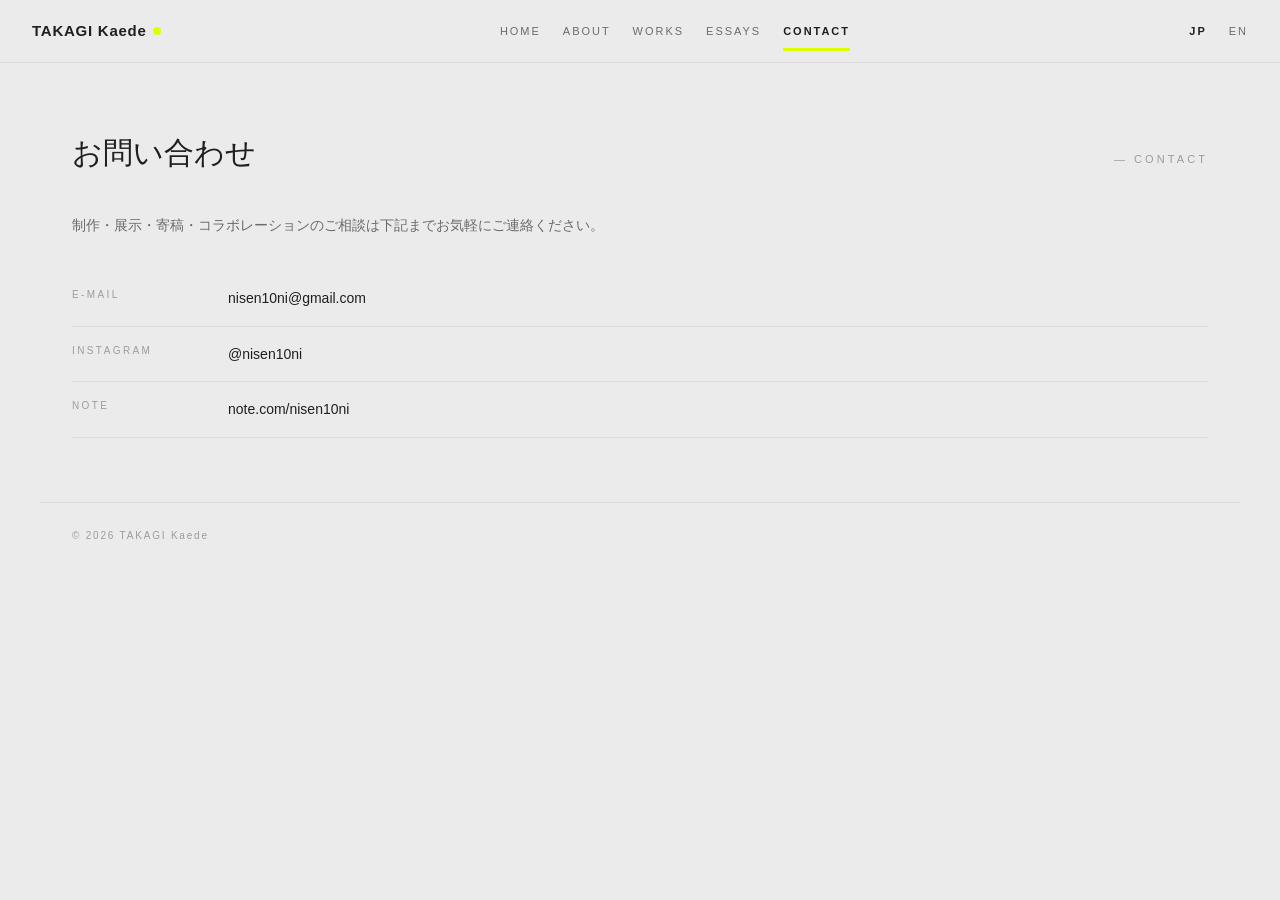
==== contact.html @ a2d6fc39 "Replace template with portfolio site Co-Authored-By: Claude Opus 5.5 <noreply@anthropic.com>" ====
<!doctype html>
<html lang="ja">
<head>
<meta charset="utf-8">
<meta name="viewport" content="width=device-width,initial-scale=1">
<title>CONTACT — TAKAGI Kaede</title>
<meta name="description" content="TAKAGI Kaede へのお問い合わせ・SNS。">
<link rel="stylesheet" href="assets/style.css">
</head>
<body>
<div class="app">
<section class="sec contact">
  <div class="head"><h2 id="contactTitle"></h2><div class="eyebrow">— CONTACT</div></div>
  <div class="contactLead" id="contactLead"></div>
  <div id="contactList"></div>
</section>
</div>
<script src="assets/data.js"></script>
<script src="assets/site.js"></script>
<script>
buildNav('contact');buildFooter();
const lang=getLang(),TT=T[lang];
$('#contactTitle').textContent=TT.titles.contact;
$('#contactLead').textContent=TT.contactLead;
document.documentElement.lang=lang==='jp'?'ja':'en';

const list=$('#contactList');
TT.contact.forEach(([k,v])=>{
  const isExt=v.href.startsWith('http');
  list.insertAdjacentHTML('beforeend',
    `<div class="row">
       <div class="lb">${k}</div>
       <div class="vl"><a href="${v.href}"${isExt?' target="_blank" rel="noopener"':''}>${v.label}</a></div>
     </div>`);
});
</script>
</body>
</html>
---- assets/style.css ----
:root{
  --bg:#ebebeb;--bg2:#dedede;--sf:#f4f4f4;
  --tx:#1f1f1f;--sub:#6b6b6b;--mute:#9c9c9c;
  --bd:#cfcfcf;--bd2:#dcdcdc;
  --ac:#dfff00;--ink:#111;
}
*{box-sizing:border-box;margin:0;padding:0}
html{scroll-behavior:smooth}
body{background:var(--bg);color:var(--tx);
  font:14px/1.75 -apple-system,BlinkMacSystemFont,"Helvetica Neue","Hiragino Sans","Yu Gothic",Meiryo,sans-serif;
  -webkit-font-smoothing:antialiased}
button,a{font:inherit;color:inherit}
img{max-width:100%;display:block}
a{text-decoration:none}
.app{transition:filter .35s ease, transform .35s ease}
.app.blurred{filter:blur(14px) saturate(1.05);transform:scale(1.03);pointer-events:none}

.nav{position:sticky;top:0;z-index:50;background:rgba(235,235,235,.92);backdrop-filter:blur(6px);
  border-bottom:1px solid var(--bd2);display:flex;justify-content:space-between;
  align-items:center;padding:18px 32px;gap:12px;flex-wrap:wrap}
.logo{font-size:15px;font-weight:600;letter-spacing:.05em}
.logo a{color:inherit;display:inline-flex;align-items:center}
.logo b{display:inline-block;width:8px;height:8px;background:var(--ac);border-radius:50%;margin-left:6px}
.menu,.lang{display:flex;gap:22px;align-items:center;flex-wrap:wrap}
.menu a,.lang button{background:none;border:none;color:var(--sub);cursor:pointer;
  letter-spacing:.18em;font-size:11px;position:relative;padding:2px 0}
.menu a.active,.lang button.active{color:var(--tx);font-weight:600}
.menu a.active:after{content:"";position:absolute;left:0;right:0;bottom:-8px;height:3px;background:var(--ac)}

.sec{padding:64px 32px;max-width:1200px;margin:0 auto}
.home-sec{padding:0;max-width:none}
.cover{min-height:calc(100vh - 64px);background:var(--bg2);position:relative;
  display:flex;align-items:center;justify-content:center;overflow:hidden}
.cover:before{content:"";position:absolute;inset:0;
  background:repeating-linear-gradient(45deg,transparent 0 14px,rgba(0,0,0,.03) 14px 28px)}
.cover>img{position:absolute;inset:0;width:100%;height:100%;object-fit:cover}
.ct{position:absolute;left:40px;bottom:40px;z-index:1}
.ct .name{display:inline-block;background:var(--ac);padding:4px 14px;font-size:34px;letter-spacing:.05em}
.ct .jp{display:inline-block;margin-top:10px;background:rgba(235,235,235,.88);padding:6px 12px;
  font-size:12px;letter-spacing:.2em;color:var(--sub)}
.corner{position:absolute;right:32px;top:28px;color:var(--mute);
  font-size:10px;letter-spacing:.28em;z-index:1}

.head{display:flex;justify-content:space-between;align-items:baseline;margin-bottom:32px;gap:12px}
.head h2{font-size:30px;font-weight:500}
.eyebrow{font-size:11px;letter-spacing:.28em;color:var(--mute)}

.aboutgrid{display:grid;grid-template-columns:240px 1fr;gap:44px}
.portrait{height:300px;background:var(--bg2);border:1px solid var(--bd2);display:flex;
  align-items:center;justify-content:center;flex-direction:column;color:var(--mute);
  letter-spacing:.2em;font-size:11px}
.portrait small{font-size:9px;letter-spacing:.12em;margin-top:6px}
.portrait.has-img{height:auto;display:block;background:none;border:none}
.portrait img{width:100%;aspect-ratio:3/4;object-fit:cover;object-position:82% 50%}
.portrait.has-img small{display:block;color:var(--mute)}
.bio{line-height:1.95;margin-bottom:30px;max-width:720px}
.about h3{font-size:28px;font-weight:500}
.subname{color:var(--sub);font-size:13px;letter-spacing:.1em;margin:6px 0 26px}
.dl{display:grid;grid-template-columns:120px 1fr;gap:14px 24px;margin-bottom:36px}
.dl dt{font-size:10px;letter-spacing:.2em;color:var(--mute);padding-top:2px}
.dl dd{line-height:1.9}
.yr{display:inline-block;min-width:44px;color:var(--mute)}


.years{display:flex;flex-wrap:wrap;gap:6px;margin-bottom:28px}
.years button{padding:8px 16px;border:1px solid var(--bd);background:none;color:var(--sub);cursor:pointer;letter-spacing:.14em;font-size:11px}
.years button.active{background:var(--ac);border-color:var(--ac);color:var(--ink);font-weight:600}
.yearblock{margin-bottom:56px}
.yearttl{font-size:56px;font-weight:200;color:var(--sub);margin-bottom:22px;letter-spacing:.02em}
.cards{display:grid;grid-template-columns:repeat(2,1fr);gap:28px}
.card{background:transparent;cursor:pointer;transition:transform .3s ease}
.card:hover{transform:translateY(-4px)}
.card .thumb{aspect-ratio:4/3;background:var(--bg2);border:1px solid var(--bd2);
  position:relative;overflow:hidden;transition:box-shadow .3s ease, border-color .3s ease}
.card:hover .thumb{box-shadow:0 22px 45px -22px rgba(0,0,0,.28);border-color:#b8b8b8}
.card .thumb:before{content:"";position:absolute;inset:0;
  background:repeating-linear-gradient(45deg,transparent 0 10px,rgba(0,0,0,.028) 10px 20px)}
.card .thumb img{position:absolute;inset:0;width:100%;height:100%;object-fit:cover}
.card .cbottom{padding:16px 2px 4px;display:flex;justify-content:space-between;gap:14px;align-items:baseline}
.card .ctitle{font-size:18px;font-weight:500;letter-spacing:.02em}
.card .csub{font-size:11px;color:var(--sub);letter-spacing:.16em;margin-top:4px}
.card .cyear{font-size:11px;color:var(--mute);letter-spacing:.22em}

.essayIntro,.contactLead{max-width:760px;color:var(--sub);line-height:1.95;margin-bottom:32px}

.essays a{color:inherit;display:grid;grid-template-columns:110px 1fr 90px;gap:22px;
  padding:20px 4px;border-bottom:1px solid var(--bd2);transition:background .2s ease, padding .25s ease}
.essays a:hover{background:var(--sf);padding-left:12px}
.essays a:hover .tt{background-image:linear-gradient(transparent 62%,var(--ac) 62%);background-size:100% 100%}
.essays .date,.essays .tag{font-size:10px;color:var(--mute);letter-spacing:.16em}
.essays .tt{font-size:17px;font-weight:500;transition:background .3s ease}
.essays .ex{color:var(--sub);font-size:12px;margin-top:6px}
.contact .row{display:grid;grid-template-columns:140px 1fr;gap:16px;padding:15px 0;border-bottom:1px solid var(--bd2)}
.contact .lb{font-size:10px;color:var(--mute);letter-spacing:.24em}
.contact .vl a{color:inherit}
.contact .vl a:hover{background-image:linear-gradient(transparent 66%,var(--ac) 66%)}
.footer{max-width:1200px;margin:0 auto;padding:24px 32px;border-top:1px solid var(--bd2);
  display:flex;justify-content:space-between;color:var(--mute);font-size:10px;letter-spacing:.18em;gap:10px;flex-wrap:wrap}

.modal{position:fixed;inset:0;z-index:100;display:none;overflow:hidden}
.modal.show{display:block}
.mbg{position:absolute;inset:0;background:rgba(235,235,235,.15);
  backdrop-filter:blur(22px) saturate(1.05);-webkit-backdrop-filter:blur(22px) saturate(1.05)}
.msheet{position:absolute;inset:0;overflow:auto;scroll-behavior:smooth;-webkit-overflow-scrolling:touch}
.mclose{position:fixed;right:24px;top:22px;width:44px;height:44px;border-radius:50%;
  border:1px solid rgba(255,255,255,.65);background:rgba(255,255,255,.35);color:#fff;
  font-size:22px;line-height:1;cursor:pointer;z-index:5;backdrop-filter:blur(4px);
  transition:background .25s ease, transform .25s ease}
.mclose:hover{background:rgba(255,255,255,.55);transform:rotate(90deg)}
.minner{max-width:1080px;margin:0 auto;padding:88px 32px 120px;position:relative;z-index:2}
.hero{position:relative;aspect-ratio:16/10;background:var(--bg2);border:1px solid rgba(255,255,255,.4);
  overflow:hidden;box-shadow:0 40px 90px -30px rgba(0,0,0,.5)}
.hero:before{content:"";position:absolute;inset:0;
  background:repeating-linear-gradient(45deg,transparent 0 14px,rgba(0,0,0,.045) 14px 28px)}
.hero img{position:absolute;inset:0;width:100%;height:100%;object-fit:contain;opacity:0;transition:opacity .35s ease;background:#111}
.hero img.on{opacity:1;z-index:1}
.hero .gbtn,.hero .gcount{z-index:2}
.gcap{min-height:1.6em;margin-top:12px;font-size:11px;letter-spacing:.08em;color:var(--sub);text-align:center}
.gbtn{position:absolute;top:50%;transform:translateY(-50%);width:52px;height:52px;
  border:none;background:rgba(255,255,255,.6);color:var(--ink);cursor:pointer;
  font-size:24px;line-height:1;backdrop-filter:blur(6px);transition:background .2s ease}
.gbtn:hover{background:#fff}
.gprev{left:18px}.gnext{right:18px}
.gcount{position:absolute;right:20px;bottom:16px;font-size:11px;letter-spacing:.22em;
  background:rgba(255,255,255,.7);padding:5px 12px;color:var(--ink);backdrop-filter:blur(4px)}
.mmeta{display:flex;justify-content:space-between;gap:24px;align-items:flex-end;
  margin-top:36px;padding-bottom:22px;border-bottom:1px solid rgba(0,0,0,.15)}
.mmeta .mt{font-size:38px;font-weight:500;letter-spacing:.02em;color:var(--ink)}
.mmeta .msub{font-size:12px;color:var(--sub);letter-spacing:.16em;margin-top:8px}
.mmeta .mtag{font-size:10px;letter-spacing:.28em;color:var(--mute);text-align:right;min-width:120px}
.mtag b{display:block;font-size:13px;color:var(--ink);letter-spacing:.08em;font-weight:500;margin-top:4px}
.scroll-hint{margin:28px auto 8px;text-align:center;font-size:10px;letter-spacing:.32em;color:var(--sub)}
.scroll-hint b{display:block;margin-top:8px;font-size:14px;color:var(--ink)}
.mbody{margin-top:52px;max-width:720px;margin-left:auto;margin-right:auto;
  color:var(--ink);line-height:2.05;font-size:15px;white-space:pre-wrap}
.mbody p{margin-bottom:18px}
.mmore{max-width:720px;margin:40px auto 0;padding-top:28px;border-top:1px solid rgba(0,0,0,.15)}
.mmore .mbody{margin-top:16px}
.mmore-k{font-size:10px;letter-spacing:.28em;color:var(--mute)}
.mex{max-width:720px;margin:36px auto 0;padding-top:20px;border-top:1px solid rgba(0,0,0,.15);
  font-size:11px;letter-spacing:.18em;color:var(--sub)}
.mex b{display:block;color:var(--mute);font-size:10px;letter-spacing:.28em;margin-bottom:6px}


@media (max-width:900px){
  .aboutgrid{grid-template-columns:1fr}
  .portrait.has-img{max-width:320px}
  .cards{grid-template-columns:1fr}
  .mmeta .mt{font-size:28px}
  .minner{padding:72px 20px 90px}
  .hero{aspect-ratio:4/3}
  .gbtn{width:42px;height:42px;font-size:20px}
}
@media (max-width:640px){
  .nav,.sec,.footer{padding-left:18px;padding-right:18px}
  .head h2{font-size:24px}
  .ct{left:22px;bottom:22px}
  .ct .name{font-size:26px}
  .dl,.contact .row,.essays a{grid-template-columns:1fr;gap:6px}
  .yearttl{font-size:40px}
  .mbody{font-size:14px;line-height:1.95}
  .mmeta{flex-direction:column;align-items:flex-start;gap:12px}
  .mmeta .mt{font-size:22px;line-height:1.5}
  .mmeta .mtag{text-align:left}
}
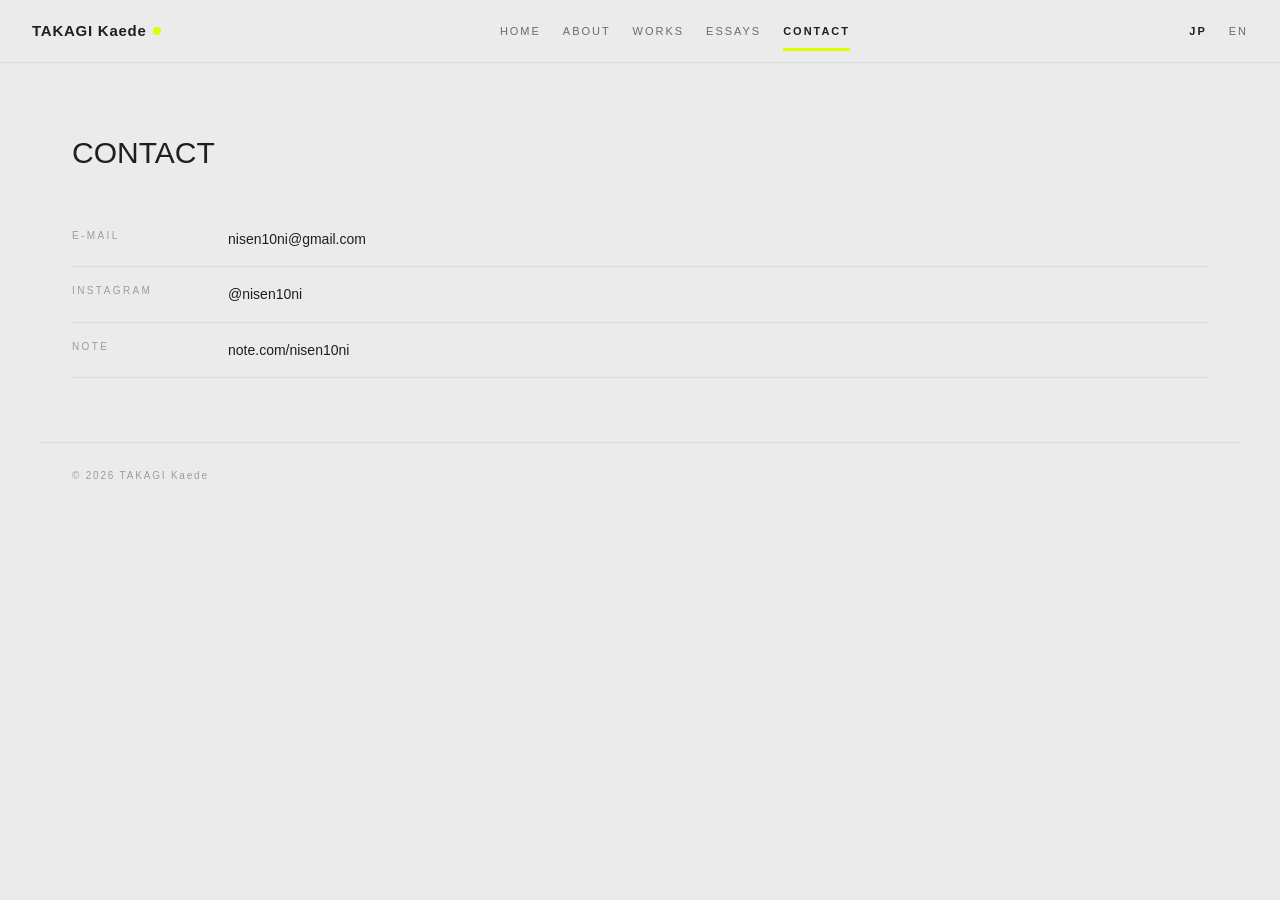
==== commit e033efe1: "Update headings, about, work viewer thumbnails and essay list Co-Authored-By: Claude Opus 5.5 <norep" ====
--- a/contact.html
+++ b/contact.html
@@ -10,8 +10,7 @@
 <body>
 <div class="app">
 <section class="sec contact">
-  <div class="head"><h2 id="contactTitle"></h2><div class="eyebrow">— CONTACT</div></div>
-  <div class="contactLead" id="contactLead"></div>
+  <div class="head"><h2 id="contactTitle"></h2></div>
   <div id="contactList"></div>
 </section>
 </div>
@@ -21,7 +20,6 @@
 buildNav('contact');buildFooter();
 const lang=getLang(),TT=T[lang];
 $('#contactTitle').textContent=TT.titles.contact;
-$('#contactLead').textContent=TT.contactLead;
 document.documentElement.lang=lang==='jp'?'ja':'en';
 
 const list=$('#contactList');
--- a/assets/style.css
+++ b/assets/style.css
@@ -45,14 +45,14 @@
 .head h2{font-size:30px;font-weight:500}
 .eyebrow{font-size:11px;letter-spacing:.28em;color:var(--mute)}
 
-.aboutgrid{display:grid;grid-template-columns:240px 1fr;gap:44px}
+.aboutgrid{display:grid;grid-template-columns:minmax(0,1fr) minmax(0,1fr);gap:56px;align-items:start}
 .portrait{height:300px;background:var(--bg2);border:1px solid var(--bd2);display:flex;
   align-items:center;justify-content:center;flex-direction:column;color:var(--mute);
   letter-spacing:.2em;font-size:11px}
 .portrait small{font-size:9px;letter-spacing:.12em;margin-top:6px}
 .portrait.has-img{height:auto;display:block;background:none;border:none}
-.portrait img{width:100%;aspect-ratio:3/4;object-fit:cover;object-position:82% 50%}
-.portrait.has-img small{display:block;color:var(--mute)}
+/* 横長の写真をトリミングせず元の比率で表示 */
+.portrait img{width:100%;height:auto}
 .bio{line-height:1.95;margin-bottom:30px;max-width:720px}
 .about h3{font-size:28px;font-weight:500}
 .subname{color:var(--sub);font-size:13px;letter-spacing:.1em;margin:6px 0 26px}
@@ -81,7 +81,6 @@
 .card .csub{font-size:11px;color:var(--sub);letter-spacing:.16em;margin-top:4px}
 .card .cyear{font-size:11px;color:var(--mute);letter-spacing:.22em}
 
-.essayIntro,.contactLead{max-width:760px;color:var(--sub);line-height:1.95;margin-bottom:32px}
 
 .essays a{color:inherit;display:grid;grid-template-columns:110px 1fr 90px;gap:22px;
   padding:20px 4px;border-bottom:1px solid var(--bd2);transition:background .2s ease, padding .25s ease}
@@ -89,7 +88,8 @@
 .essays a:hover .tt{background-image:linear-gradient(transparent 62%,var(--ac) 62%);background-size:100% 100%}
 .essays .date,.essays .tag{font-size:10px;color:var(--mute);letter-spacing:.16em}
 .essays .tt{font-size:17px;font-weight:500;transition:background .3s ease}
-.essays .ex{color:var(--sub);font-size:12px;margin-top:6px}
+.essays .ex{color:var(--sub);font-size:12px;margin-top:6px;
+  display:-webkit-box;-webkit-box-orient:vertical;-webkit-line-clamp:1;overflow:hidden;text-overflow:ellipsis}
 .contact .row{display:grid;grid-template-columns:140px 1fr;gap:16px;padding:15px 0;border-bottom:1px solid var(--bd2)}
 .contact .lb{font-size:10px;color:var(--mute);letter-spacing:.24em}
 .contact .vl a{color:inherit}
@@ -99,14 +99,15 @@
 
 .modal{position:fixed;inset:0;z-index:100;display:none;overflow:hidden}
 .modal.show{display:block}
-.mbg{position:absolute;inset:0;background:rgba(235,235,235,.15);
-  backdrop-filter:blur(22px) saturate(1.05);-webkit-backdrop-filter:blur(22px) saturate(1.05)}
+/* 背景はぼかした上に白を重ねて、文字を読みやすくする */
+.mbg{position:absolute;inset:0;background:rgba(244,244,244,.84);
+  backdrop-filter:blur(24px) saturate(.9);-webkit-backdrop-filter:blur(24px) saturate(.9)}
 .msheet{position:absolute;inset:0;overflow:auto;scroll-behavior:smooth;-webkit-overflow-scrolling:touch}
 .mclose{position:fixed;right:24px;top:22px;width:44px;height:44px;border-radius:50%;
-  border:1px solid rgba(255,255,255,.65);background:rgba(255,255,255,.35);color:#fff;
+  border:1px solid rgba(0,0,0,.18);background:rgba(255,255,255,.8);color:var(--ink);
   font-size:22px;line-height:1;cursor:pointer;z-index:5;backdrop-filter:blur(4px);
   transition:background .25s ease, transform .25s ease}
-.mclose:hover{background:rgba(255,255,255,.55);transform:rotate(90deg)}
+.mclose:hover{background:#fff;transform:rotate(90deg)}
 .minner{max-width:1080px;margin:0 auto;padding:88px 32px 120px;position:relative;z-index:2}
 .hero{position:relative;aspect-ratio:16/10;background:var(--bg2);border:1px solid rgba(255,255,255,.4);
   overflow:hidden;box-shadow:0 40px 90px -30px rgba(0,0,0,.5)}
@@ -115,6 +116,14 @@
 .hero img{position:absolute;inset:0;width:100%;height:100%;object-fit:contain;opacity:0;transition:opacity .35s ease;background:#111}
 .hero img.on{opacity:1;z-index:1}
 .hero .gbtn,.hero .gcount{z-index:2}
+/* 写真の下のサムネイル列（クリックでその写真へ） */
+.gthumbs{position:relative;display:flex;gap:8px;margin-top:14px;padding:4px 2px 6px;
+  overflow-x:auto;scrollbar-width:thin;-webkit-overflow-scrolling:touch}
+.gthumb{flex:0 0 auto;width:72px;height:54px;padding:0;border:2px solid transparent;background:var(--bg2);
+  cursor:pointer;opacity:.55;transition:opacity .2s ease, border-color .2s ease}
+.gthumb img{width:100%;height:100%;object-fit:cover}
+.gthumb:hover{opacity:.9}
+.gthumb.on{opacity:1;border-color:var(--ink)}
 .gcap{min-height:1.6em;margin-top:12px;font-size:11px;letter-spacing:.08em;color:var(--sub);text-align:center}
 .gbtn{position:absolute;top:50%;transform:translateY(-50%);width:52px;height:52px;
   border:none;background:rgba(255,255,255,.6);color:var(--ink);cursor:pointer;
@@ -129,9 +138,7 @@
 .mmeta .msub{font-size:12px;color:var(--sub);letter-spacing:.16em;margin-top:8px}
 .mmeta .mtag{font-size:10px;letter-spacing:.28em;color:var(--mute);text-align:right;min-width:120px}
 .mtag b{display:block;font-size:13px;color:var(--ink);letter-spacing:.08em;font-weight:500;margin-top:4px}
-.scroll-hint{margin:28px auto 8px;text-align:center;font-size:10px;letter-spacing:.32em;color:var(--sub)}
-.scroll-hint b{display:block;margin-top:8px;font-size:14px;color:var(--ink)}
-.mbody{margin-top:52px;max-width:720px;margin-left:auto;margin-right:auto;
+.mbody{margin-top:40px;max-width:720px;margin-left:auto;margin-right:auto;
   color:var(--ink);line-height:2.05;font-size:15px;white-space:pre-wrap}
 .mbody p{margin-bottom:18px}
 .mmore{max-width:720px;margin:40px auto 0;padding-top:28px;border-top:1px solid rgba(0,0,0,.15)}
@@ -144,7 +151,7 @@
 
 @media (max-width:900px){
   .aboutgrid{grid-template-columns:1fr}
-  .portrait.has-img{max-width:320px}
+  .aboutgrid{gap:32px}
   .cards{grid-template-columns:1fr}
   .mmeta .mt{font-size:28px}
   .minner{padding:72px 20px 90px}
@@ -158,6 +165,7 @@
   .ct .name{font-size:26px}
   .dl,.contact .row,.essays a{grid-template-columns:1fr;gap:6px}
   .yearttl{font-size:40px}
+  .gthumb{width:56px;height:42px}
   .mbody{font-size:14px;line-height:1.95}
   .mmeta{flex-direction:column;align-items:flex-start;gap:12px}
   .mmeta .mt{font-size:22px;line-height:1.5}
